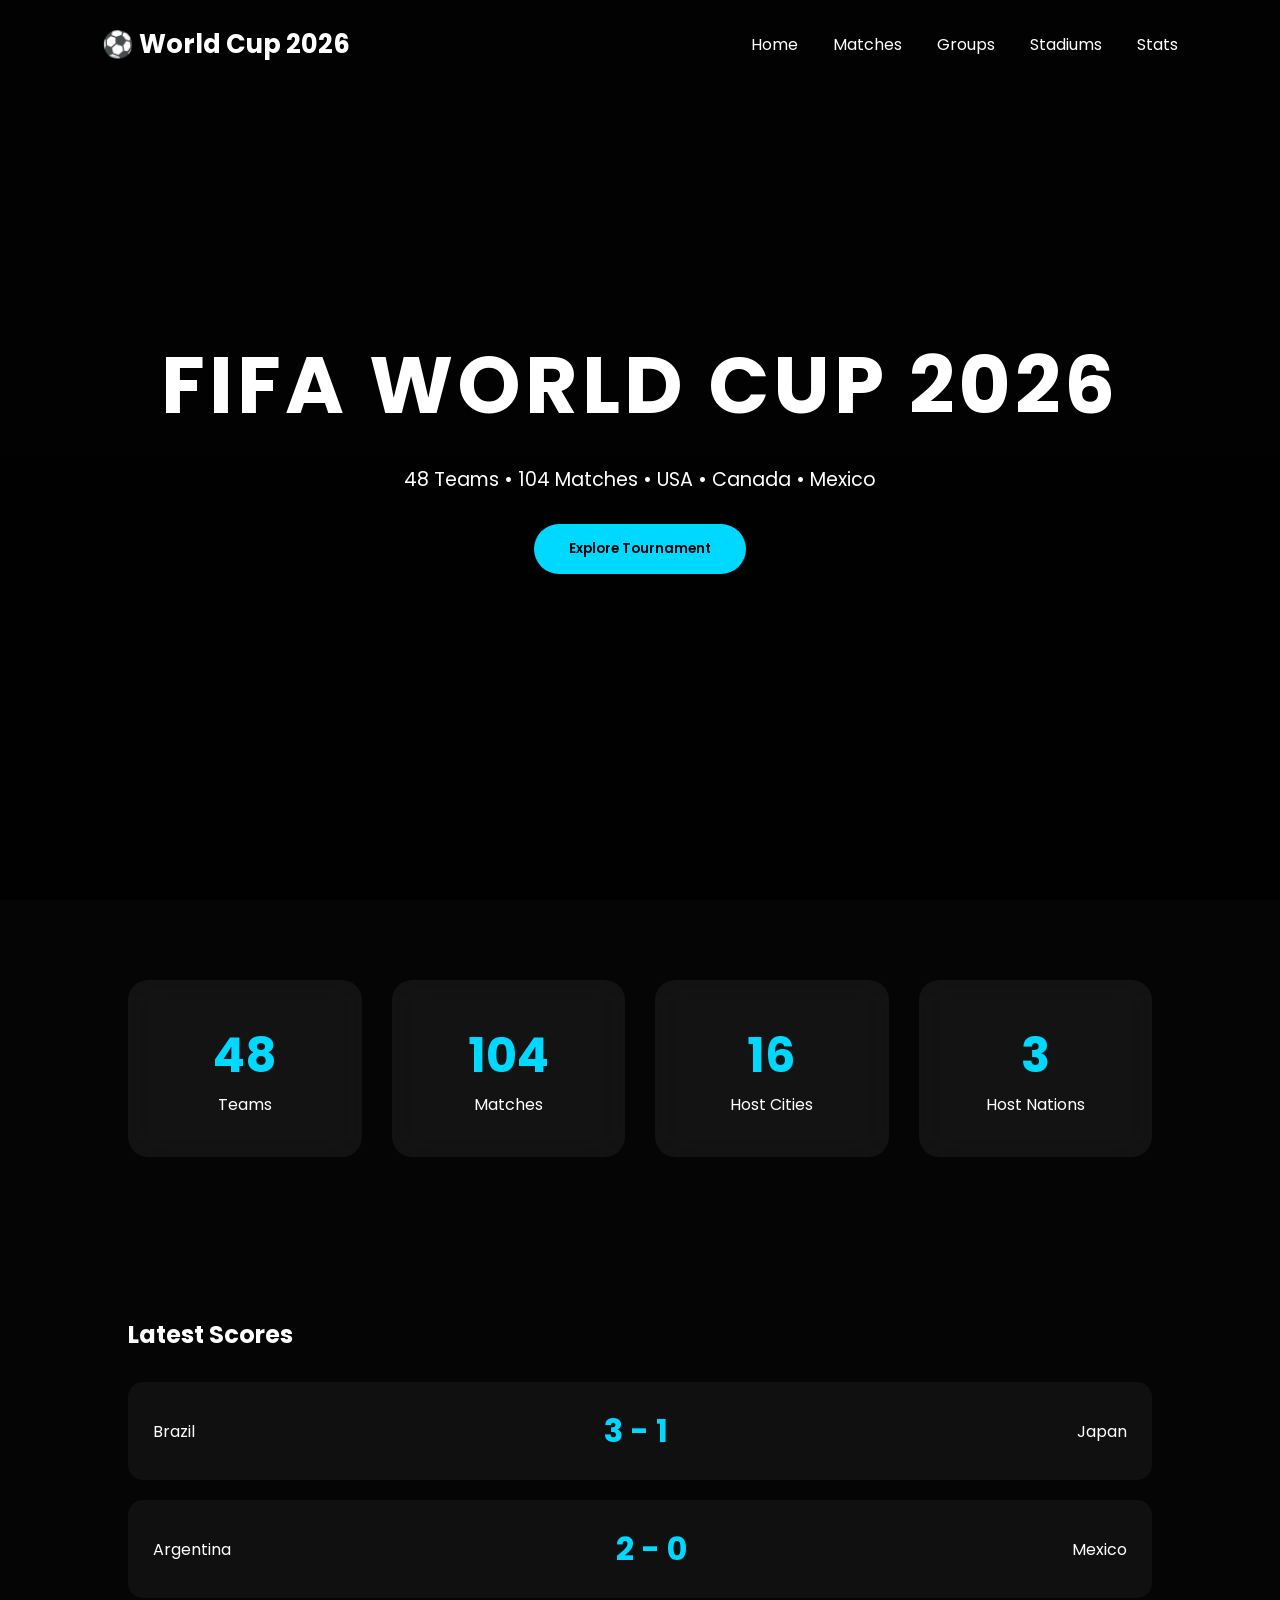
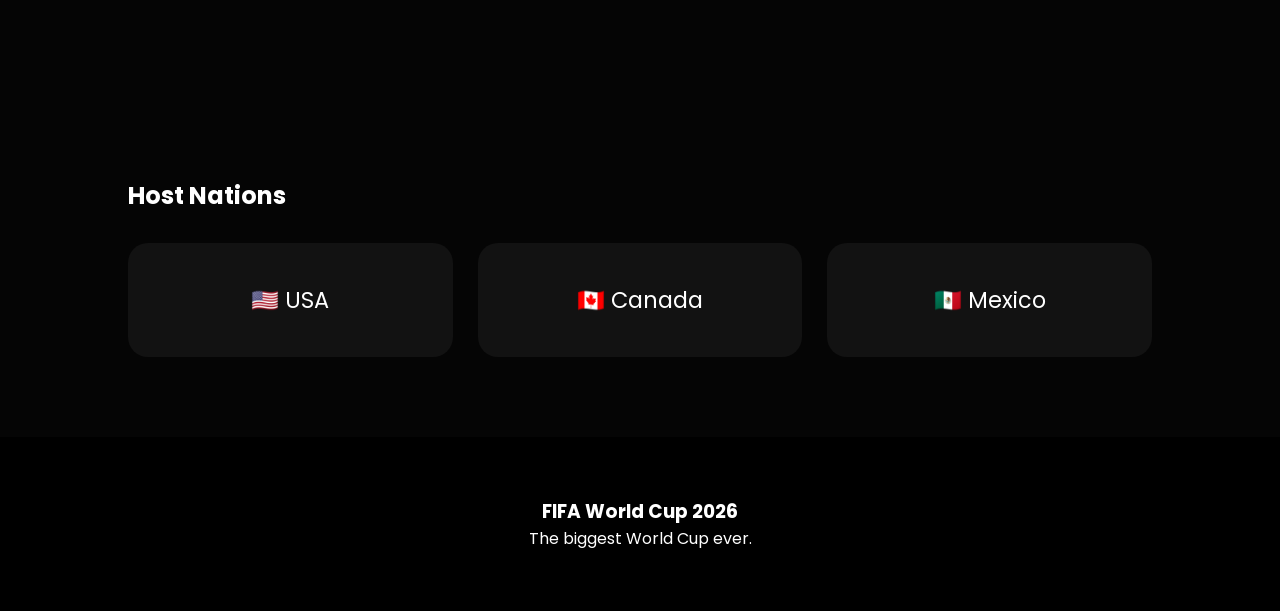
==== index.html @ 65f469ab "Add files via upload" ====
<!DOCTYPE html>
<html lang="en">
<head>
<meta charset="UTF-8">
<meta name="viewport" content="width=device-width, initial-scale=1.0">

<title>FIFA World Cup 2026</title>

<link rel="preconnect" href="https://fonts.googleapis.com">
<link href="https://fonts.googleapis.com/css2?family=Poppins:wght@300;400;600;700&display=swap" rel="stylesheet">

<link rel="stylesheet" href="style.css">
</head>

<body>

<div class="overlay"></div>

<header>

<nav>

<div class="logo">
⚽ World Cup 2026
</div>

<ul>
<li><a href="#">Home</a></li>
<li><a href="#">Matches</a></li>
<li><a href="#">Groups</a></li>
<li><a href="#">Stadiums</a></li>
<li><a href="#">Stats</a></li>
</ul>

</nav>

<div class="hero">

<h1>FIFA WORLD CUP 2026</h1>

<p>
48 Teams • 104 Matches • USA • Canada • Mexico
</p>

<button>Explore Tournament</button>

</div>

</header>

<section class="facts">

<div class="card">
<h2>48</h2>
<p>Teams</p>
</div>

<div class="card">
<h2>104</h2>
<p>Matches</p>
</div>

<div class="card">
<h2>16</h2>
<p>Host Cities</p>
</div>

<div class="card">
<h2>3</h2>
<p>Host Nations</p>
</div>

</section>

<section class="scores">

<h2>Latest Scores</h2>

<div class="score-card">

<div>
Brazil
</div>

<div class="score">
3 - 1
</div>

<div>
Japan
</div>

</div>

<div class="score-card">

<div>
Argentina
</div>

<div class="score">
2 - 0
</div>

<div>
Mexico
</div>

</div>

</section>

<section class="hosts">

<h2>Host Nations</h2>

<div class="host-grid">

<div class="host">
🇺🇸 USA
</div>

<div class="host">
🇨🇦 Canada
</div>

<div class="host">
🇲🇽 Mexico
</div>

</div>

</section>

<footer>

<h3>FIFA World Cup 2026</h3>

<p>The biggest World Cup ever.</p>

</footer>

</body>
</html>
---- style.css ----
*{
margin:0;
padding:0;
box-sizing:border-box;
font-family:'Poppins',sans-serif;
}

body{
background:#050505;
color:white;
overflow-x:hidden;
}

header{
height:100vh;
background:
linear-gradient(
rgba(0,0,0,.6),
rgba(0,0,0,.8)
),
url('stadium.jpg');

background-size:cover;
background-position:center;
}

nav{
display:flex;
justify-content:space-between;
align-items:center;
padding:25px 8%;
}

nav ul{
display:flex;
gap:35px;
list-style:none;
}

nav a{
color:white;
text-decoration:none;
transition:.3s;
}

nav a:hover{
color:#00d9ff;
}

.logo{
font-size:1.6rem;
font-weight:700;
}

.hero{
height:80vh;
display:flex;
flex-direction:column;
justify-content:center;
align-items:center;
text-align:center;
}

.hero h1{
font-size:5rem;
letter-spacing:4px;
}

.hero p{
margin-top:20px;
font-size:1.2rem;
}

button{
margin-top:30px;
padding:15px 35px;
border:none;
border-radius:40px;
background:#00d9ff;
color:black;
font-weight:600;
cursor:pointer;
transition:.3s;
}

button:hover{
transform:scale(1.05);
}

.facts{
display:grid;
grid-template-columns:repeat(4,1fr);
gap:30px;
padding:80px 10%;
}

.card{
background:rgba(255,255,255,.06);
backdrop-filter:blur(15px);
padding:40px;
border-radius:20px;
text-align:center;
}

.card h2{
font-size:3rem;
color:#00d9ff;
}

.scores{
padding:80px 10%;
}

.scores h2{
margin-bottom:30px;
}

.score-card{
display:flex;
justify-content:space-between;
align-items:center;
background:#101010;
padding:25px;
margin-bottom:20px;
border-radius:15px;
}

.score{
font-size:2rem;
font-weight:bold;
color:#00d9ff;
}

.hosts{
padding:80px 10%;
}

.host-grid{
display:grid;
grid-template-columns:repeat(3,1fr);
gap:25px;
margin-top:30px;
}

.host{
background:#121212;
padding:40px;
text-align:center;
font-size:1.4rem;
border-radius:20px;
}

footer{
padding:60px;
text-align:center;
background:black;
}

@media(max-width:768px){

.hero h1{
font-size:3rem;
}

.facts{
grid-template-columns:1fr;
}

.host-grid{
grid-template-columns:1fr;
}

}
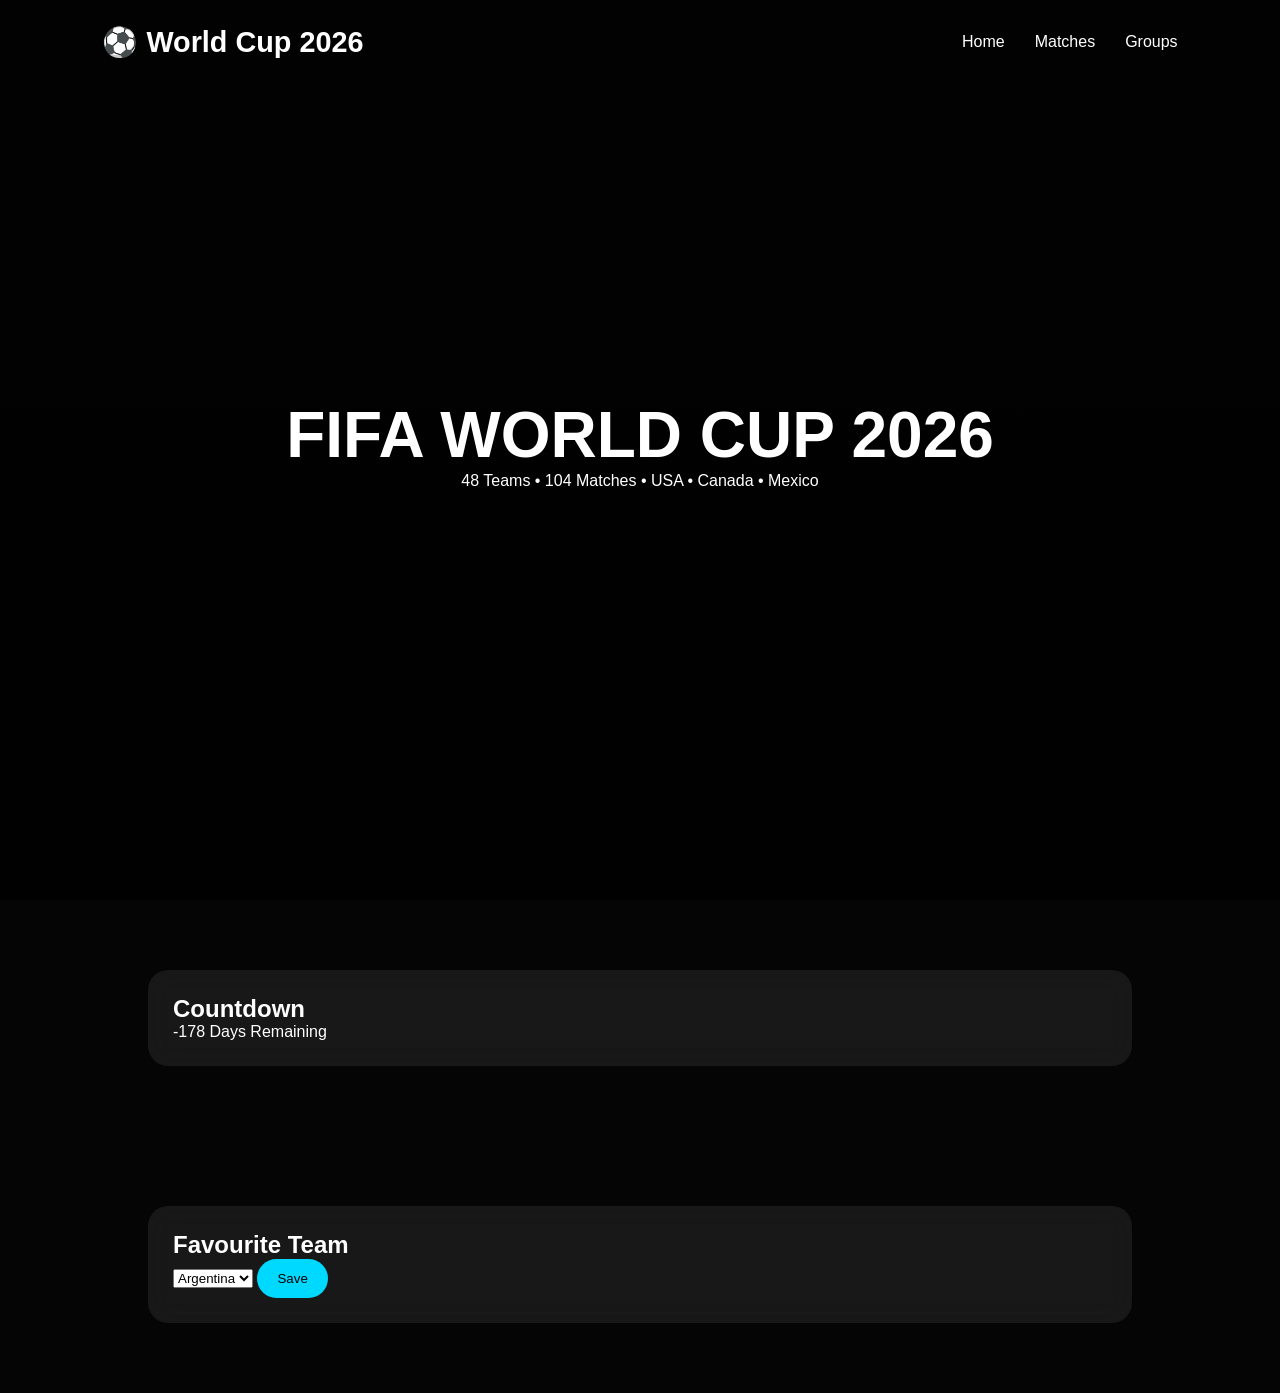
==== commit c9acc302: "Add files via upload" ====
--- a/index.html
+++ b/index.html
@@ -1,20 +1,13 @@
 <!DOCTYPE html>
-<html lang="en">
+<html>
+
 <head>
-<meta charset="UTF-8">
-<meta name="viewport" content="width=device-width, initial-scale=1.0">
-
-<title>FIFA World Cup 2026</title>
-
-<link rel="preconnect" href="https://fonts.googleapis.com">
-<link href="https://fonts.googleapis.com/css2?family=Poppins:wght@300;400;600;700&display=swap" rel="stylesheet">
+<title>World Cup 2026</title>
 
 <link rel="stylesheet" href="style.css">
 </head>
 
 <body>
-
-<div class="overlay"></div>
 
 <header>
 
@@ -25,11 +18,19 @@
 </div>
 
 <ul>
-<li><a href="#">Home</a></li>
-<li><a href="#">Matches</a></li>
-<li><a href="#">Groups</a></li>
-<li><a href="#">Stadiums</a></li>
-<li><a href="#">Stats</a></li>
+
+<li>
+<a href="index.html">Home</a>
+</li>
+
+<li>
+<a href="matches.html">Matches</a>
+</li>
+
+<li>
+<a href="groups.html">Groups</a>
+</li>
+
 </ul>
 
 </nav>
@@ -42,103 +43,117 @@
 48 Teams • 104 Matches • USA • Canada • Mexico
 </p>
 
-<button>Explore Tournament</button>
-
 </div>
 
 </header>
 
-<section class="facts">
+<section>
 
 <div class="card">
-<h2>48</h2>
-<p>Teams</p>
-</div>
 
-<div class="card">
-<h2>104</h2>
-<p>Matches</p>
-</div>
+<h2>Countdown</h2>
 
-<div class="card">
-<h2>16</h2>
-<p>Host Cities</p>
-</div>
-
-<div class="card">
-<h2>3</h2>
-<p>Host Nations</p>
-</div>
-
-</section>
-
-<section class="scores">
-
-<h2>Latest Scores</h2>
-
-<div class="score-card">
-
-<div>
-Brazil
-</div>
-
-<div class="score">
-3 - 1
-</div>
-
-<div>
-Japan
-</div>
-
-</div>
-
-<div class="score-card">
-
-<div>
-Argentina
-</div>
-
-<div class="score">
-2 - 0
-</div>
-
-<div>
-Mexico
-</div>
+<div id="daysLeft"></div>
 
 </div>
 
 </section>
 
-<section class="hosts">
+<section>
 
-<h2>Host Nations</h2>
+<div class="card">
 
-<div class="host-grid">
+<h2>Favourite Team</h2>
 
-<div class="host">
-🇺🇸 USA
-</div>
+<select id="teamSelect">
 
-<div class="host">
-🇨🇦 Canada
-</div>
+<option>Argentina</option>
+<option>Brazil</option>
+<option>Germany</option>
+<option>Mexico</option>
+<option>USA</option>
 
-<div class="host">
-🇲🇽 Mexico
-</div>
+</select>
+
+<button onclick="saveTeam()">
+
+Save
+
+</button>
+
+<p id="chosenTeam"></p>
 
 </div>
 
 </section>
 
-<footer>
+<script>
 
-<h3>FIFA World Cup 2026</h3>
+const worldCupDate =
+new Date("June 11, 2026");
 
-<p>The biggest World Cup ever.</p>
+function updateCountdown(){
 
-</footer>
+const today =
+new Date();
+
+const diff =
+worldCupDate - today;
+
+const days =
+Math.ceil(
+diff/(1000*60*60*24)
+);
+
+document.getElementById(
+"daysLeft"
+).innerHTML =
+days + " Days Remaining";
+
+}
+
+updateCountdown();
+
+function saveTeam(){
+
+const team =
+document.getElementById(
+"teamSelect"
+).value;
+
+localStorage.setItem(
+"favoriteTeam",
+team
+);
+
+document.getElementById(
+"chosenTeam"
+).innerHTML =
+"Favourite Team: " +
+team;
+
+}
+
+window.onload = function(){
+
+const saved =
+localStorage.getItem(
+"favoriteTeam"
+);
+
+if(saved){
+
+document.getElementById(
+"chosenTeam"
+).innerHTML =
+"Favourite Team: " +
+saved;
+
+}
+
+}
+
+</script>
 
 </body>
 </html>
--- a/style.css
+++ b/style.css
@@ -2,23 +2,23 @@
 margin:0;
 padding:0;
 box-sizing:border-box;
-font-family:'Poppins',sans-serif;
+font-family:Arial,sans-serif;
 }
 
 body{
 background:#050505;
 color:white;
-overflow-x:hidden;
 }
 
 header{
 height:100vh;
+
 background:
 linear-gradient(
 rgba(0,0,0,.6),
-rgba(0,0,0,.8)
+rgba(0,0,0,.85)
 ),
-url('stadium.jpg');
+url("images/stadium.jpg");
 
 background-size:cover;
 background-position:center;
@@ -33,14 +33,13 @@
 
 nav ul{
 display:flex;
-gap:35px;
+gap:30px;
 list-style:none;
 }
 
 nav a{
 color:white;
 text-decoration:none;
-transition:.3s;
 }
 
 nav a:hover{
@@ -48,8 +47,8 @@
 }
 
 .logo{
-font-size:1.6rem;
-font-weight:700;
+font-size:1.8rem;
+font-weight:bold;
 }
 
 .hero{
@@ -62,112 +61,25 @@
 }
 
 .hero h1{
-font-size:5rem;
-letter-spacing:4px;
+font-size:4rem;
 }
 
-.hero p{
-margin-top:20px;
-font-size:1.2rem;
+.card{
+background:rgba(255,255,255,.08);
+backdrop-filter:blur(15px);
+padding:25px;
+border-radius:20px;
+margin:20px;
+}
+
+section{
+padding:50px 10%;
 }
 
 button{
-margin-top:30px;
-padding:15px 35px;
+padding:12px 20px;
 border:none;
-border-radius:40px;
+border-radius:30px;
 background:#00d9ff;
-color:black;
-font-weight:600;
 cursor:pointer;
-transition:.3s;
-}
-
-button:hover{
-transform:scale(1.05);
-}
-
-.facts{
-display:grid;
-grid-template-columns:repeat(4,1fr);
-gap:30px;
-padding:80px 10%;
-}
-
-.card{
-background:rgba(255,255,255,.06);
-backdrop-filter:blur(15px);
-padding:40px;
-border-radius:20px;
-text-align:center;
-}
-
-.card h2{
-font-size:3rem;
-color:#00d9ff;
-}
-
-.scores{
-padding:80px 10%;
-}
-
-.scores h2{
-margin-bottom:30px;
-}
-
-.score-card{
-display:flex;
-justify-content:space-between;
-align-items:center;
-background:#101010;
-padding:25px;
-margin-bottom:20px;
-border-radius:15px;
-}
-
-.score{
-font-size:2rem;
-font-weight:bold;
-color:#00d9ff;
-}
-
-.hosts{
-padding:80px 10%;
-}
-
-.host-grid{
-display:grid;
-grid-template-columns:repeat(3,1fr);
-gap:25px;
-margin-top:30px;
-}
-
-.host{
-background:#121212;
-padding:40px;
-text-align:center;
-font-size:1.4rem;
-border-radius:20px;
-}
-
-footer{
-padding:60px;
-text-align:center;
-background:black;
-}
-
-@media(max-width:768px){
-
-.hero h1{
-font-size:3rem;
-}
-
-.facts{
-grid-template-columns:1fr;
-}
-
-.host-grid{
-grid-template-columns:1fr;
-}
-
 }
